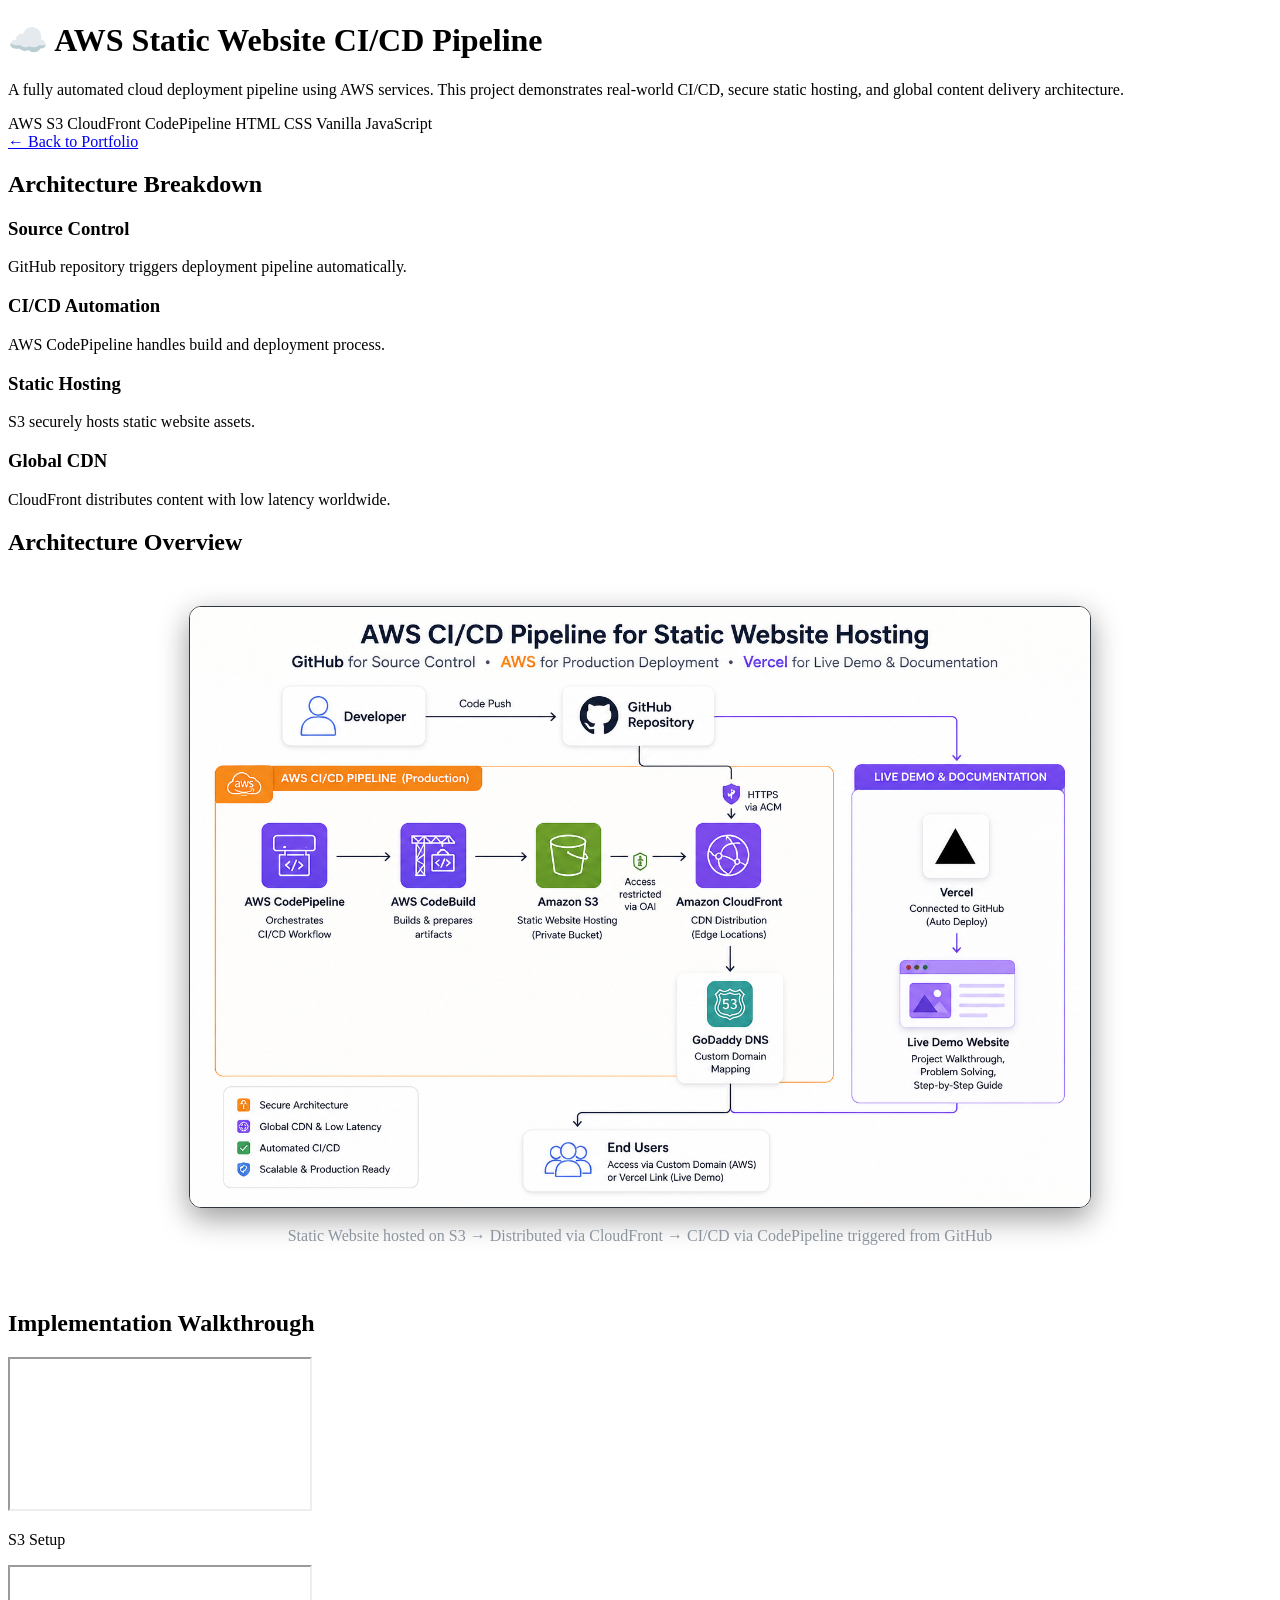
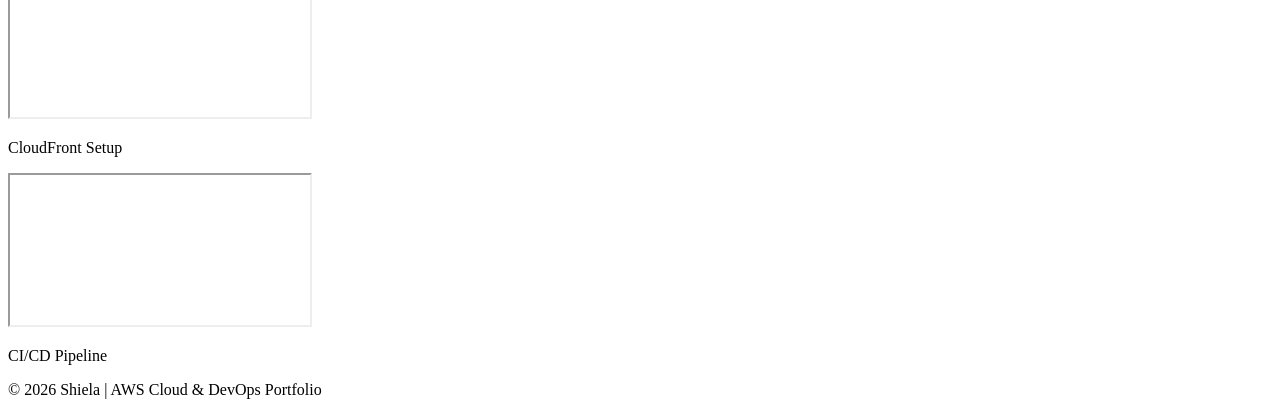
==== files/cicd.html @ eca04419 "add folders" ====
<!DOCTYPE html>
<html lang="en">
<head>
<meta charset="UTF-8">
<meta name="viewport" content="width=device-width, initial-scale=1.0">
<title>AWS CI/CD Case Study | Shiela</title>
<link rel="stylesheet" href="styles.css">
</head>

<body>

<header class="demo-header">

    <h1>☁️ AWS Static Website CI/CD Pipeline</h1>

    <p class="demo-subtitle">
        A fully automated cloud deployment pipeline using AWS services.
        This project demonstrates real-world CI/CD, secure static hosting,
        and global content delivery architecture.
    </p>

    <div class="tech-stack">
        <span>AWS S3</span>
        <span>CloudFront</span>
        <span>CodePipeline</span>
        <span>HTML</span>
        <span>CSS</span>
        <span>Vanilla JavaScript</span>
    </div>

</header>

<section class="section">
    <a href="index.html" class="btn-outline">← Back to Portfolio</a>
</section>

<section class="section">

    <h2>Architecture Breakdown</h2>

    <div class="cards">

        <div class="card">
            <h3>Source Control</h3>
            <p>GitHub repository triggers deployment pipeline automatically.</p>
        </div>

        <div class="card">
            <h3>CI/CD Automation</h3>
            <p>AWS CodePipeline handles build and deployment process.</p>
        </div>

        <div class="card">
            <h3>Static Hosting</h3>
            <p>S3 securely hosts static website assets.</p>
        </div>

        <div class="card">
            <h3>Global CDN</h3>
            <p>CloudFront distributes content with low latency worldwide.</p>
        </div>

    </div>

</section>

<!-- ARCHITECTURE DIAGRAM -->
<section class="section">

    <h2>Architecture Overview</h2>

    <div class="card" style="text-align:center; padding:30px;">

        <img src="images/aws-architecture.png" 
             alt="AWS Architecture Diagram"
             style="
                width:100%;
                max-width:900px;
                border-radius:12px;
                border:1px solid #30363d;
                box-shadow: 0 10px 30px rgba(0,0,0,0.4);
             ">

        <p style="margin-top:15px; color:#8b949e;">
            Static Website hosted on S3 → Distributed via CloudFront → 
            CI/CD via CodePipeline triggered from GitHub
        </p>

    </div>

</section>

<section class="section">

    <h2>Implementation Walkthrough</h2>

    <div class="video-grid">

        <div class="video-frame">
            <iframe src="https://www.youtube.com/embed/fFvZ2PQpAlM"></iframe>
            <p class="video-caption">S3 Setup</p>
        </div>

        <div class="video-frame">
            <iframe src="https://www.youtube.com/embed/D8NzGNnAabQ"></iframe>
            <p class="video-caption">CloudFront Setup</p>
        </div>

        <div class="video-frame">
            <iframe src="https://www.youtube.com/embed/52ISIA1Jj28"></iframe>
            <p class="video-caption">CI/CD Pipeline</p>
        </div>

    </div>

</section>

<footer>
    <p>© 2026 Shiela | AWS Cloud & DevOps Portfolio</p>
</footer>

</body>
</html>
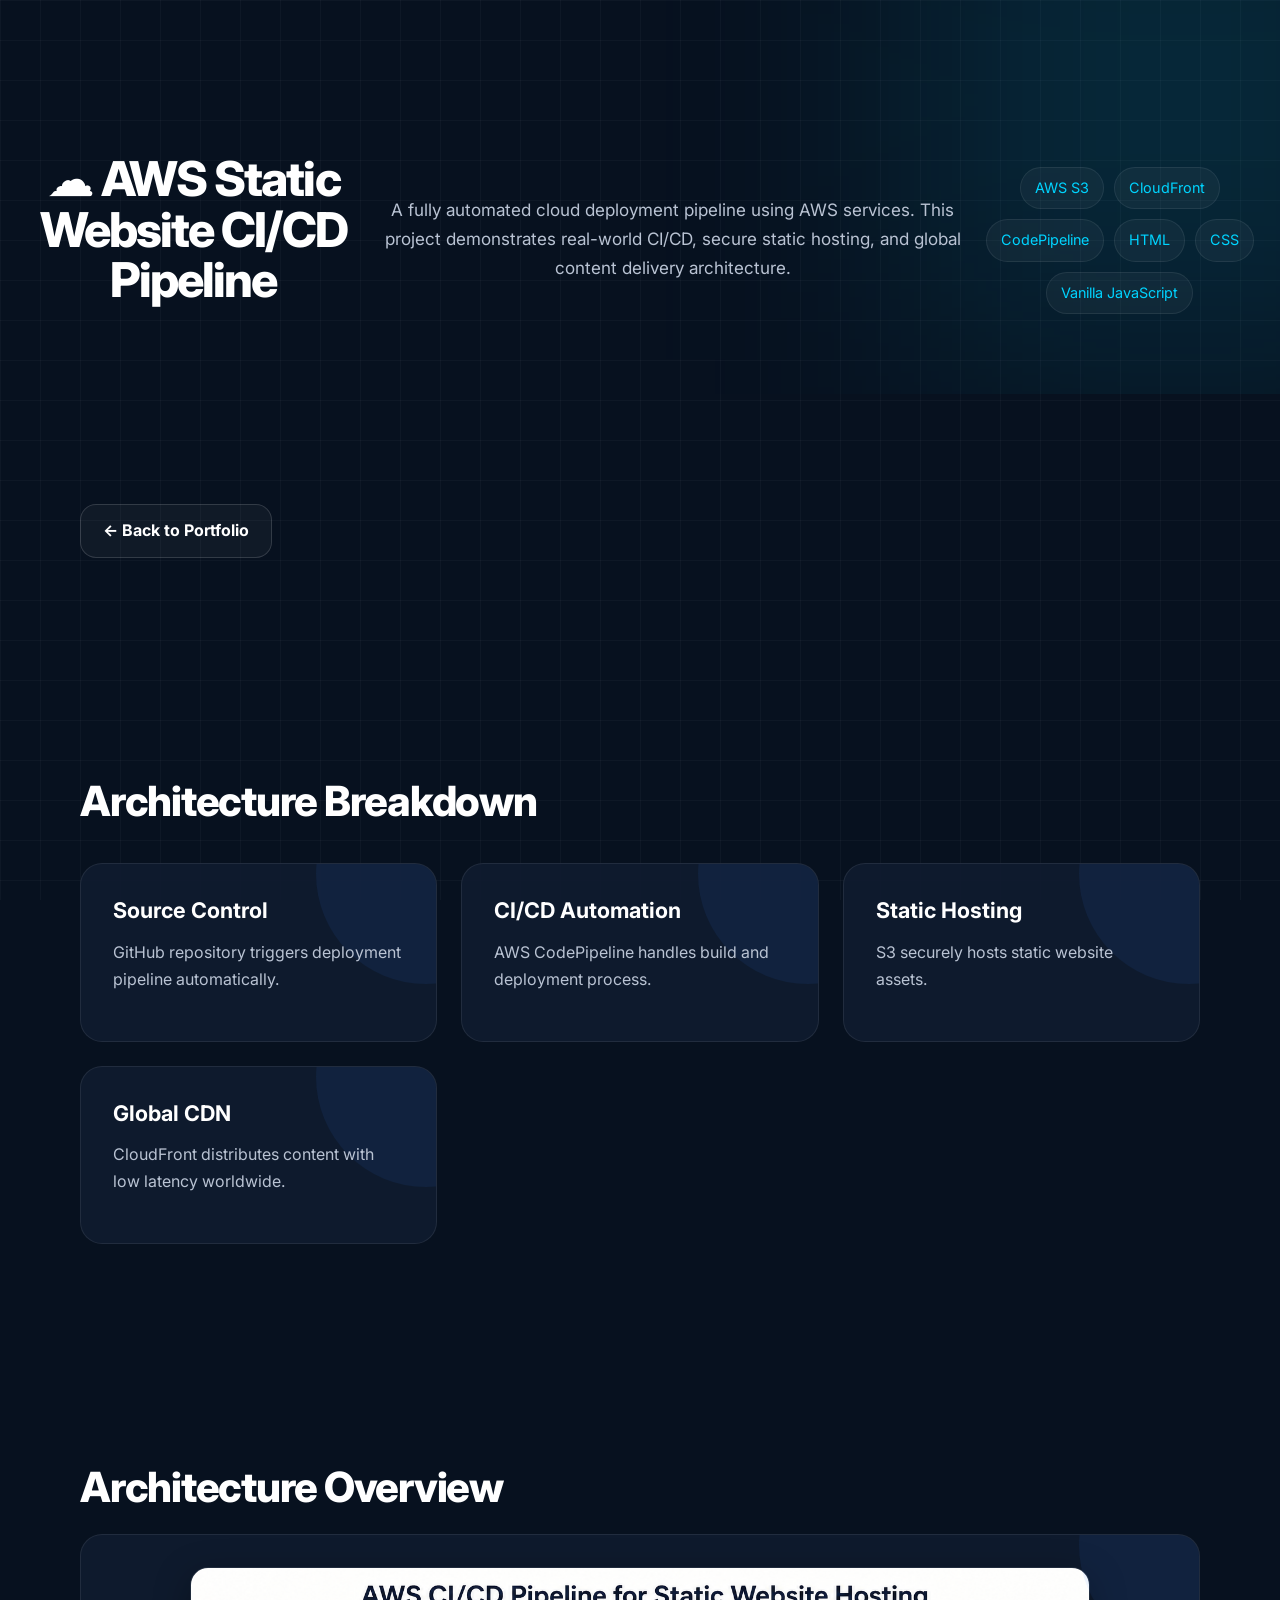
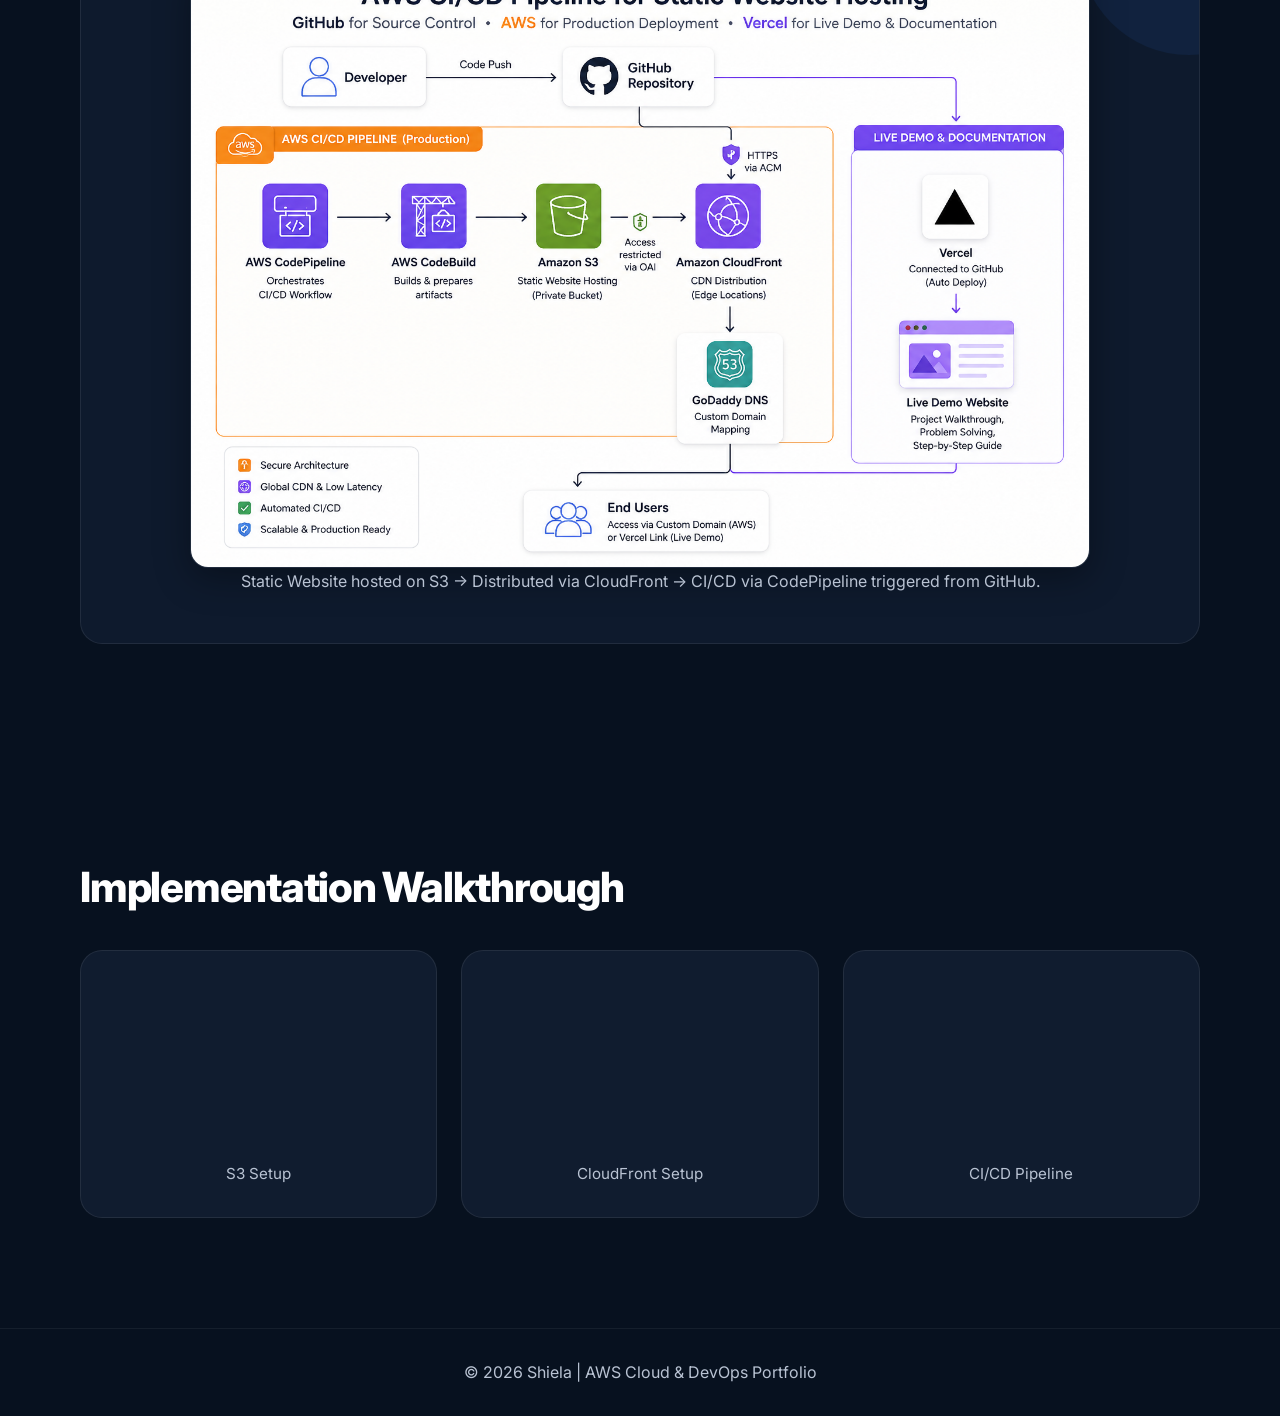
==== commit 206c0ed8: "update files" ====
--- a/files/cicd.html
+++ b/files/cicd.html
@@ -1,123 +1,102 @@
 <!DOCTYPE html>
 <html lang="en">
 <head>
-<meta charset="UTF-8">
-<meta name="viewport" content="width=device-width, initial-scale=1.0">
-<title>AWS CI/CD Case Study | Shiela</title>
-<link rel="stylesheet" href="styles.css">
+    <meta charset="UTF-8">
+    <meta name="viewport" content="width=device-width, initial-scale=1.0">
+    <title>AWS CI/CD Case Study | Shiela</title>
+    <link rel="preconnect" href="https://fonts.googleapis.com">
+    <link rel="preconnect" href="https://fonts.gstatic.com" crossorigin>
+    <link href="https://fonts.googleapis.com/css2?family=Inter:wght@300;400;500;600;700;800&display=swap" rel="stylesheet">
+    <link rel="stylesheet" href="styles.css">
 </head>
 
 <body>
+    <header class="demo-header">
+        <h1>☁️ AWS Static Website CI/CD Pipeline</h1>
 
-<header class="demo-header">
-
-    <h1>☁️ AWS Static Website CI/CD Pipeline</h1>
-
-    <p class="demo-subtitle">
-        A fully automated cloud deployment pipeline using AWS services.
-        This project demonstrates real-world CI/CD, secure static hosting,
-        and global content delivery architecture.
-    </p>
-
-    <div class="tech-stack">
-        <span>AWS S3</span>
-        <span>CloudFront</span>
-        <span>CodePipeline</span>
-        <span>HTML</span>
-        <span>CSS</span>
-        <span>Vanilla JavaScript</span>
-    </div>
-
-</header>
-
-<section class="section">
-    <a href="index.html" class="btn-outline">← Back to Portfolio</a>
-</section>
-
-<section class="section">
-
-    <h2>Architecture Breakdown</h2>
-
-    <div class="cards">
-
-        <div class="card">
-            <h3>Source Control</h3>
-            <p>GitHub repository triggers deployment pipeline automatically.</p>
-        </div>
-
-        <div class="card">
-            <h3>CI/CD Automation</h3>
-            <p>AWS CodePipeline handles build and deployment process.</p>
-        </div>
-
-        <div class="card">
-            <h3>Static Hosting</h3>
-            <p>S3 securely hosts static website assets.</p>
-        </div>
-
-        <div class="card">
-            <h3>Global CDN</h3>
-            <p>CloudFront distributes content with low latency worldwide.</p>
-        </div>
-
-    </div>
-
-</section>
-
-<!-- ARCHITECTURE DIAGRAM -->
-<section class="section">
-
-    <h2>Architecture Overview</h2>
-
-    <div class="card" style="text-align:center; padding:30px;">
-
-        <img src="images/aws-architecture.png" 
-             alt="AWS Architecture Diagram"
-             style="
-                width:100%;
-                max-width:900px;
-                border-radius:12px;
-                border:1px solid #30363d;
-                box-shadow: 0 10px 30px rgba(0,0,0,0.4);
-             ">
-
-        <p style="margin-top:15px; color:#8b949e;">
-            Static Website hosted on S3 → Distributed via CloudFront → 
-            CI/CD via CodePipeline triggered from GitHub
+        <p class="demo-subtitle">
+            A fully automated cloud deployment pipeline using AWS services. 
+            This project demonstrates real-world CI/CD, secure static hosting, 
+            and global content delivery architecture.
         </p>
 
-    </div>
+        <div class="tech-stack">
+            <span>AWS S3</span>
+            <span>CloudFront</span>
+            <span>CodePipeline</span>
+            <span>HTML</span>
+            <span>CSS</span>
+            <span>Vanilla JavaScript</span>
+        </div>
+    </header>
 
-</section>
+    <section class="section hidden">
+        <a href="index.html" class="btn-outline">← Back to Portfolio</a>
+    </section>
 
-<section class="section">
+    <section class="section hidden">
+        <h2>Architecture Breakdown</h2>
 
-    <h2>Implementation Walkthrough</h2>
+        <div class="cards">
+            <div class="card">
+                <h3>Source Control</h3>
+                <p>GitHub repository triggers deployment pipeline automatically.</p>
+            </div>
 
-    <div class="video-grid">
+            <div class="card">
+                <h3>CI/CD Automation</h3>
+                <p>AWS CodePipeline handles build and deployment process.</p>
+            </div>
 
-        <div class="video-frame">
-            <iframe src="https://www.youtube.com/embed/fFvZ2PQpAlM"></iframe>
-            <p class="video-caption">S3 Setup</p>
+            <div class="card">
+                <h3>Static Hosting</h3>
+                <p>S3 securely hosts static website assets.</p>
+            </div>
+
+            <div class="card">
+                <h3>Global CDN</h3>
+                <p>CloudFront distributes content with low latency worldwide.</p>
+            </div>
         </div>
+    </section>
 
-        <div class="video-frame">
-            <iframe src="https://www.youtube.com/embed/D8NzGNnAabQ"></iframe>
-            <p class="video-caption">CloudFront Setup</p>
+    <section class="section hidden">
+        <h2>Architecture Overview</h2>
+
+        <div class="card architecture-card">
+            <img class="architecture-img" src="images/aws-architecture.png" alt="AWS architecture diagram">
+
+            <p>
+                Static Website hosted on S3 → Distributed via CloudFront → CI/CD via CodePipeline triggered from GitHub.
+            </p>
         </div>
+    </section>
 
-        <div class="video-frame">
-            <iframe src="https://www.youtube.com/embed/52ISIA1Jj28"></iframe>
-            <p class="video-caption">CI/CD Pipeline</p>
+    <section class="section hidden">
+        <h2>Implementation Walkthrough</h2>
+
+        <div class="video-grid">
+            <div class="video-frame">
+                <iframe src="https://www.youtube.com/embed/fFvZ2PQpAlM" title="S3 Setup" allowfullscreen></iframe>
+                <p class="video-caption">S3 Setup</p>
+            </div>
+
+            <div class="video-frame">
+                <iframe src="https://www.youtube.com/embed/D8NzGNnAabQ" title="CloudFront Setup" allowfullscreen></iframe>
+                <p class="video-caption">CloudFront Setup</p>
+            </div>
+
+            <div class="video-frame">
+                <iframe src="https://www.youtube.com/embed/52ISIA1Jj28" title="CI/CD Pipeline" allowfullscreen></iframe>
+                <p class="video-caption">CI/CD Pipeline</p>
+            </div>
         </div>
+    </section>
 
-    </div>
+    <footer>
+        <p>© 2026 Shiela | AWS Cloud & DevOps Portfolio</p>
+    </footer>
 
-</section>
-
-<footer>
-    <p>© 2026 Shiela | AWS Cloud & DevOps Portfolio</p>
-</footer>
-
+    <script src="script.js"></script>
 </body>
-</html>+</html>
--- a/files/styles.css
+++ b/files/styles.css
@@ -0,0 +1,682 @@
+/* =========================================
+   RESPONSIVE DEVOPS / CLOUD / AI PORTFOLIO
+========================================= */
+
+:root {
+    --bg-primary: #07111f;
+    --bg-secondary: #101c2f;
+    --bg-card: rgba(16, 28, 47, 0.92);
+    --text-primary: #ffffff;
+    --text-secondary: #b9c3d3;
+    --accent-primary: #3b82f6;
+    --accent-secondary: #00d4ff;
+    --border: rgba(255,255,255,0.08);
+    --radius: 22px;
+    --gradient: linear-gradient(135deg, #3b82f6, #00d4ff);
+    --container: min(1120px, calc(100% - 40px));
+}
+
+* {
+    margin: 0;
+    padding: 0;
+    box-sizing: border-box;
+}
+
+html {
+    scroll-behavior: smooth;
+    /* slightly smaller scroll offset to match reduced header height */
+    scroll-padding-top: 80px;
+}
+
+body {
+    font-family: Inter, system-ui, -apple-system, BlinkMacSystemFont, "Segoe UI", sans-serif;
+    background: var(--bg-primary);
+    color: var(--text-primary);
+    line-height: 1.7;
+    overflow-x: hidden;
+    min-width: 320px;
+}
+
+body::before {
+    content: "";
+    position: fixed;
+    inset: 0;
+    background-image:
+        linear-gradient(rgba(255,255,255,0.03) 1px, transparent 1px),
+        linear-gradient(90deg, rgba(255,255,255,0.03) 1px, transparent 1px);
+    background-size: 40px 40px;
+    pointer-events: none;
+    z-index: -1;
+}
+
+img, iframe, video {
+    max-width: 100%;
+}
+
+img {
+    height: auto;
+    display: block;
+}
+
+/* =========================================
+   NAVIGATION
+========================================= */
+
+.navbar {
+    position: fixed;
+    top: 0;
+    left: 0;
+    width: 100%;
+    z-index: 999;
+    background: rgba(7,17,31,0.94);
+    backdrop-filter: blur(14px);
+    border-bottom: 1px solid var(--border);
+}
+
+.nav-container {
+    width: var(--container);
+    margin: 0 auto;
+    min-height: 72px;
+    display: flex;
+    align-items: center;
+    justify-content: space-between;
+    gap: 20px;
+}
+
+.logo {
+    font-size: clamp(0.9rem, 2vw, 1.15rem);
+    font-weight: 800;
+    white-space: nowrap;
+    background: var(--gradient);
+    -webkit-background-clip: text;
+    -webkit-text-fill-color: transparent;
+}
+
+.nav-links {
+    list-style: none;
+    display: flex;
+    align-items: center;
+    gap: clamp(12px, 2vw, 24px);
+}
+
+.nav-links a {
+    color: var(--text-secondary);
+    text-decoration: none;
+    font-size: 0.92rem;
+    transition: 0.25s ease;
+    position: relative;
+}
+
+.nav-links a:hover,
+.nav-links a.active {
+    color: #ffffff;
+}
+
+.nav-links a::after {
+    content: "";
+    position: absolute;
+    left: 0;
+    bottom: -6px;
+    width: 0;
+    height: 2px;
+    background: var(--accent-secondary);
+    transition: 0.25s ease;
+}
+
+.nav-links a:hover::after,
+.nav-links a.active::after {
+    width: 100%;
+}
+
+#menu-btn {
+    display: none;
+    border: 1px solid var(--border);
+    background: rgba(255,255,255,0.04);
+    color: #fff;
+    border-radius: 12px;
+    padding: 8px 12px;
+    font-size: 1.2rem;
+    cursor: pointer;
+}
+
+/* =========================================
+   HERO / HEADERS
+========================================= */
+
+header {
+    position: relative;
+    min-height: 100svh;
+    display: flex;
+    align-items: center;
+    justify-content: center;
+    /* reduced top and bottom padding to tighten vertical spacing */
+    padding: 110px 20px 60px;
+    overflow: hidden;
+}
+
+header::before,
+.demo-header::before {
+    content: "";
+    position: absolute;
+    width: 520px;
+    height: 520px;
+    background: rgba(0,212,255,0.12);
+    filter: blur(130px);
+    top: -160px;
+    right: -160px;
+    pointer-events: none;
+}
+
+.hero-container {
+    width: var(--container);
+    display: grid;
+    grid-template-columns: minmax(160px, 240px) minmax(0, 680px);
+    align-items: center;
+    justify-content: center;
+    gap: clamp(32px, 6vw, 80px);
+    position: relative;
+    z-index: 2;
+}
+
+.hero-image {
+    display: flex;
+    justify-content: center;
+    align-items: center;
+}
+
+.hero-image img {
+    display: block;
+
+    width: clamp(150px, 22vw, 220px);
+    aspect-ratio: 1 / 1;
+
+    object-fit: cover;
+    object-position: center 5%;
+
+    border-radius: 50%;
+
+    border: 4px solid rgba(0,212,255,0.35);
+
+    box-shadow:
+        0 0 45px rgba(0,212,255,0.16),
+        0 0 120px rgba(59,130,246,0.18);
+}
+
+.hero-text h1,
+.demo-header h1 {
+    font-size: clamp(2rem, 4vw, 3rem);
+    line-height: 1.05;
+    font-weight: 800;
+    letter-spacing: -0.04em;
+    overflow-wrap: anywhere;
+}
+
+.hero-text h3 {
+    color: var(--accent-secondary);
+    font-size: clamp(1.05rem, 2.4vw, 1.35rem);
+    margin-top: 14px;
+}
+
+.role {
+    color: var(--accent-primary);
+    font-weight: 600;
+    margin-top: 8px;
+}
+
+.hero-sub,
+.demo-subtitle {
+    color: var(--text-secondary);
+    margin-top: 18px;
+    font-size: clamp(0.98rem, 2vw, 1.07rem);
+}
+
+.demo-header {
+    min-height: auto;
+    text-align: center;
+    padding: 145px 20px 80px;
+}
+
+.demo-header > * {
+    position: relative;
+    z-index: 2;
+}
+
+.demo-subtitle {
+    max-width: 820px;
+    margin-left: auto;
+    margin-right: auto;
+}
+
+/* =========================================
+   BUTTONS
+========================================= */
+
+.cta, .button-row {
+    display: flex;
+    align-items: center;
+    gap: 14px;
+    flex-wrap: wrap;
+    margin-top: 34px;
+}
+
+.btn,
+.btn-outline {
+    display: inline-flex;
+    align-items: center;
+    justify-content: center;
+    min-height: 48px;
+    padding: 12px 22px;
+    border-radius: 16px;
+    text-decoration: none;
+    font-weight: 700;
+    transition: 0.3s ease;
+    position: relative;
+    z-index: 3;
+    text-align: center;
+}
+
+.btn {
+    background: var(--gradient);
+    color: #fff;
+    border: 1px solid transparent;
+    box-shadow: 0 10px 30px rgba(0,212,255,0.18);
+}
+
+.btn:hover,
+.btn-outline:hover {
+    transform: translateY(-4px);
+}
+
+.btn-outline {
+    border: 1px solid rgba(255,255,255,0.14);
+    color: #fff;
+    background: rgba(255,255,255,0.04);
+}
+
+.btn-outline:hover {
+    background: rgba(255,255,255,0.08);
+}
+
+/* =========================================
+   SECTIONS
+========================================= */
+
+.section {
+    width: var(--container);
+    margin: 0 auto;
+    padding: clamp(70px, 10vw, 110px) 0;
+}
+
+.section h2 {
+    font-size: clamp(1.8rem, 5vw, 2.6rem);
+    line-height: 1.15;
+    font-weight: 800;
+    letter-spacing: -0.03em;
+    margin-bottom: 22px;
+}
+
+.section p {
+    color: var(--text-secondary);
+    margin-bottom: 16px;
+}
+
+.section ul {
+    color: var(--text-secondary);
+    margin: 16px 0 0 1.2rem;
+}
+
+/* Reduce the vertical gap between the header and the About section specifically */
+#about {
+    /* responsive smaller top padding to tighten the header->about gap */
+    padding-top: clamp(32px, 6vw, 60px);
+}
+
+/* =========================================
+   CARDS / GRIDS
+========================================= */
+
+.cards {
+    display: grid;
+    grid-template-columns: repeat(auto-fit, minmax(min(100%, 280px), 1fr));
+    gap: 24px;
+    margin-top: 38px;
+}
+
+.card {
+    background: var(--bg-card);
+    border: 1px solid var(--border);
+    border-radius: var(--radius);
+    padding: clamp(22px, 4vw, 32px);
+    position: relative;
+    overflow: hidden;
+    transition: 0.35s ease;
+    min-width: 0;
+}
+
+.card::before {
+    content: "";
+    position: absolute;
+    width: 220px;
+    height: 220px;
+    border-radius: 50%;
+    background: rgba(59,130,246,0.08);
+    top: -100px;
+    right: -100px;
+    transition: 0.4s ease;
+    pointer-events: none;
+}
+
+.card:hover {
+    transform: translateY(-8px);
+    border-color: rgba(0,212,255,0.3);
+    box-shadow: 0 18px 45px rgba(0,0,0,0.45);
+}
+
+.card:hover::before {
+    transform: scale(1.2);
+}
+
+.card h3 {
+    font-size: clamp(1.1rem, 2.5vw, 1.35rem);
+    line-height: 1.3;
+    margin-bottom: 14px;
+    position: relative;
+    z-index: 2;
+    overflow-wrap: anywhere;
+}
+
+.card p,
+.card li,
+.card a {
+    position: relative;
+    z-index: 2;
+}
+
+.card ul {
+    padding-left: 18px;
+    margin: 14px 0 20px;
+}
+
+.featured {
+    border-color: rgba(0,212,255,0.28);
+    box-shadow: 0 0 30px rgba(0,212,255,0.12);
+}
+
+/* =========================================
+   TECH STACK / IMAGES / VIDEOS
+========================================= */
+
+.tech-stack {
+    margin-top: 22px;
+    display: flex;
+    justify-content: center;
+    gap: 10px;
+    flex-wrap: wrap;
+}
+
+.tech-stack span {
+    display: inline-flex;
+    padding: 8px 14px;
+    border-radius: 999px;
+    border: 1px solid rgba(255,255,255,0.08);
+    background: rgba(255,255,255,0.04);
+    color: var(--accent-secondary);
+    font-size: 0.9rem;
+}
+
+.architecture-card {
+    text-align: center;
+}
+
+.architecture-img {
+    width: min(100%, 900px);
+    margin: 0 auto;
+    border-radius: 18px;
+    border: 1px solid var(--border);
+    box-shadow: 0 10px 35px rgba(0,0,0,0.35);
+}
+
+.video-grid {
+    display: grid;
+    grid-template-columns: repeat(auto-fit, minmax(min(100%, 320px), 1fr));
+    gap: 24px;
+    margin-top: 38px;
+}
+
+.video-frame,
+.video-wrapper.single {
+    background: var(--bg-secondary);
+    border: 1px solid var(--border);
+    border-radius: var(--radius);
+    padding: 14px;
+    transition: 0.3s ease;
+    min-width: 0;
+}
+
+.video-wrapper.single {
+    max-width: 900px;
+    margin: 0 auto;
+}
+
+.video-frame:hover,
+.video-wrapper.single:hover {
+    transform: translateY(-6px);
+    border-color: rgba(0,212,255,0.25);
+}
+
+.video-frame iframe,
+.video-wrapper.single iframe {
+    width: 100%;
+    aspect-ratio: 16 / 9;
+    height: auto;
+    border: 0;
+    border-radius: 14px;
+    display: block;
+}
+
+.video-caption {
+    text-align: center;
+    margin-top: 12px;
+    color: var(--text-secondary);
+    font-size: 0.95rem;
+}
+
+/* =========================================
+   CTA / CONTACT / FOOTER
+========================================= */
+
+.cta-section {
+    padding: clamp(42px, 8vw, 76px) clamp(20px, 5vw, 36px);
+    text-align: center;
+    border-radius: 30px;
+    background: linear-gradient(135deg, rgba(59,130,246,0.14), rgba(0,212,255,0.08));
+    border: 1px solid rgba(0,212,255,0.12);
+    position: relative;
+    overflow: hidden;
+}
+
+.cta-section::before {
+    content: "";
+    position: absolute;
+    inset: 0;
+    background: radial-gradient(circle at top right, rgba(0,212,255,0.18), transparent 42%);
+    pointer-events: none;
+}
+
+.cta-section > * {
+    position: relative;
+    z-index: 2;
+}
+
+.cta-section h2 {
+    font-size: clamp(1.8rem, 5vw, 3rem);
+}
+
+.contact-actions {
+    display: flex;
+    align-items: center;
+    gap: 14px;
+    flex-wrap: wrap;
+    margin-top: 24px;
+}
+
+footer {
+    text-align: center;
+    padding: 30px 20px;
+    border-top: 1px solid rgba(255,255,255,0.06);
+    color: var(--text-secondary);
+}
+
+/* =========================================
+   ANIMATION
+========================================= */
+
+.hidden {
+    opacity: 0;
+    transform: translateY(34px);
+    transition: opacity 0.8s ease, transform 0.8s ease;
+}
+
+.show {
+    opacity: 1;
+    transform: translateY(0);
+}
+
+/* =========================================
+   RESPONSIVE BREAKPOINTS
+========================================= */
+
+@media (max-width: 1024px) {
+    .nav-links {
+        gap: 14px;
+    }
+
+    .nav-links a {
+        font-size: 0.85rem;
+    }
+}
+
+@media (max-width: 900px) {
+    :root {
+        --container: min(100% - 32px, 760px);
+    }
+
+    #menu-btn {
+        display: inline-flex;
+        align-items: center;
+        justify-content: center;
+    }
+
+    .nav-links {
+        position: absolute;
+        top: 82px;
+        right: 16px;
+        width: min(280px, calc(100vw - 32px));
+        display: none;
+        flex-direction: column;
+        align-items: flex-start;
+        gap: 0;
+        background: rgba(7,17,31,0.98);
+        border: 1px solid var(--border);
+        border-radius: 20px;
+        padding: 12px;
+        box-shadow: 0 18px 50px rgba(0,0,0,0.45);
+    }
+
+    .nav-links.active {
+        display: flex;
+    }
+
+    .nav-links li,
+    .nav-links a {
+        width: 100%;
+    }
+
+    .nav-links a {
+        display: block;
+        padding: 11px 12px;
+        font-size: 0.95rem;
+    }
+
+    .nav-links a::after {
+        display: none;
+    }
+
+    header {
+        min-height: auto;
+        padding-top: 120px;
+        text-align: center;
+    }
+
+    .hero-container {
+        grid-template-columns: 1fr;
+        justify-items: center;
+        gap: 32px;
+    }
+
+    .hero-text {
+        max-width: 680px;
+    }
+
+    .cta,
+    .button-row,
+    .contact-actions {
+        justify-content: center;
+    }
+
+    .demo-header {
+        padding-top: 120px;
+    }
+}
+
+@media (max-width: 560px) {
+    :root {
+        --container: min(100% - 24px, 520px);
+    }
+
+    .nav-container {
+        min-height: 66px;
+    }
+
+    .logo {
+        max-width: 230px;
+        white-space: normal;
+        line-height: 1.2;
+    }
+
+    header {
+        padding: 110px 12px 64px;
+    }
+
+    .demo-header {
+        padding: 105px 12px 58px;
+    }
+
+    .hero-image img {
+        width: 145px;
+    }
+
+    .cta,
+    .button-row,
+    .contact-actions {
+        flex-direction: column;
+        align-items: stretch;
+    }
+
+    .btn,
+    .btn-outline {
+        width: 100%;
+    }
+
+    .cards,
+    .video-grid {
+        gap: 18px;
+        margin-top: 28px;
+    }
+
+    .card,
+    .video-frame,
+    .video-wrapper.single {
+        border-radius: 18px;
+    }
+}
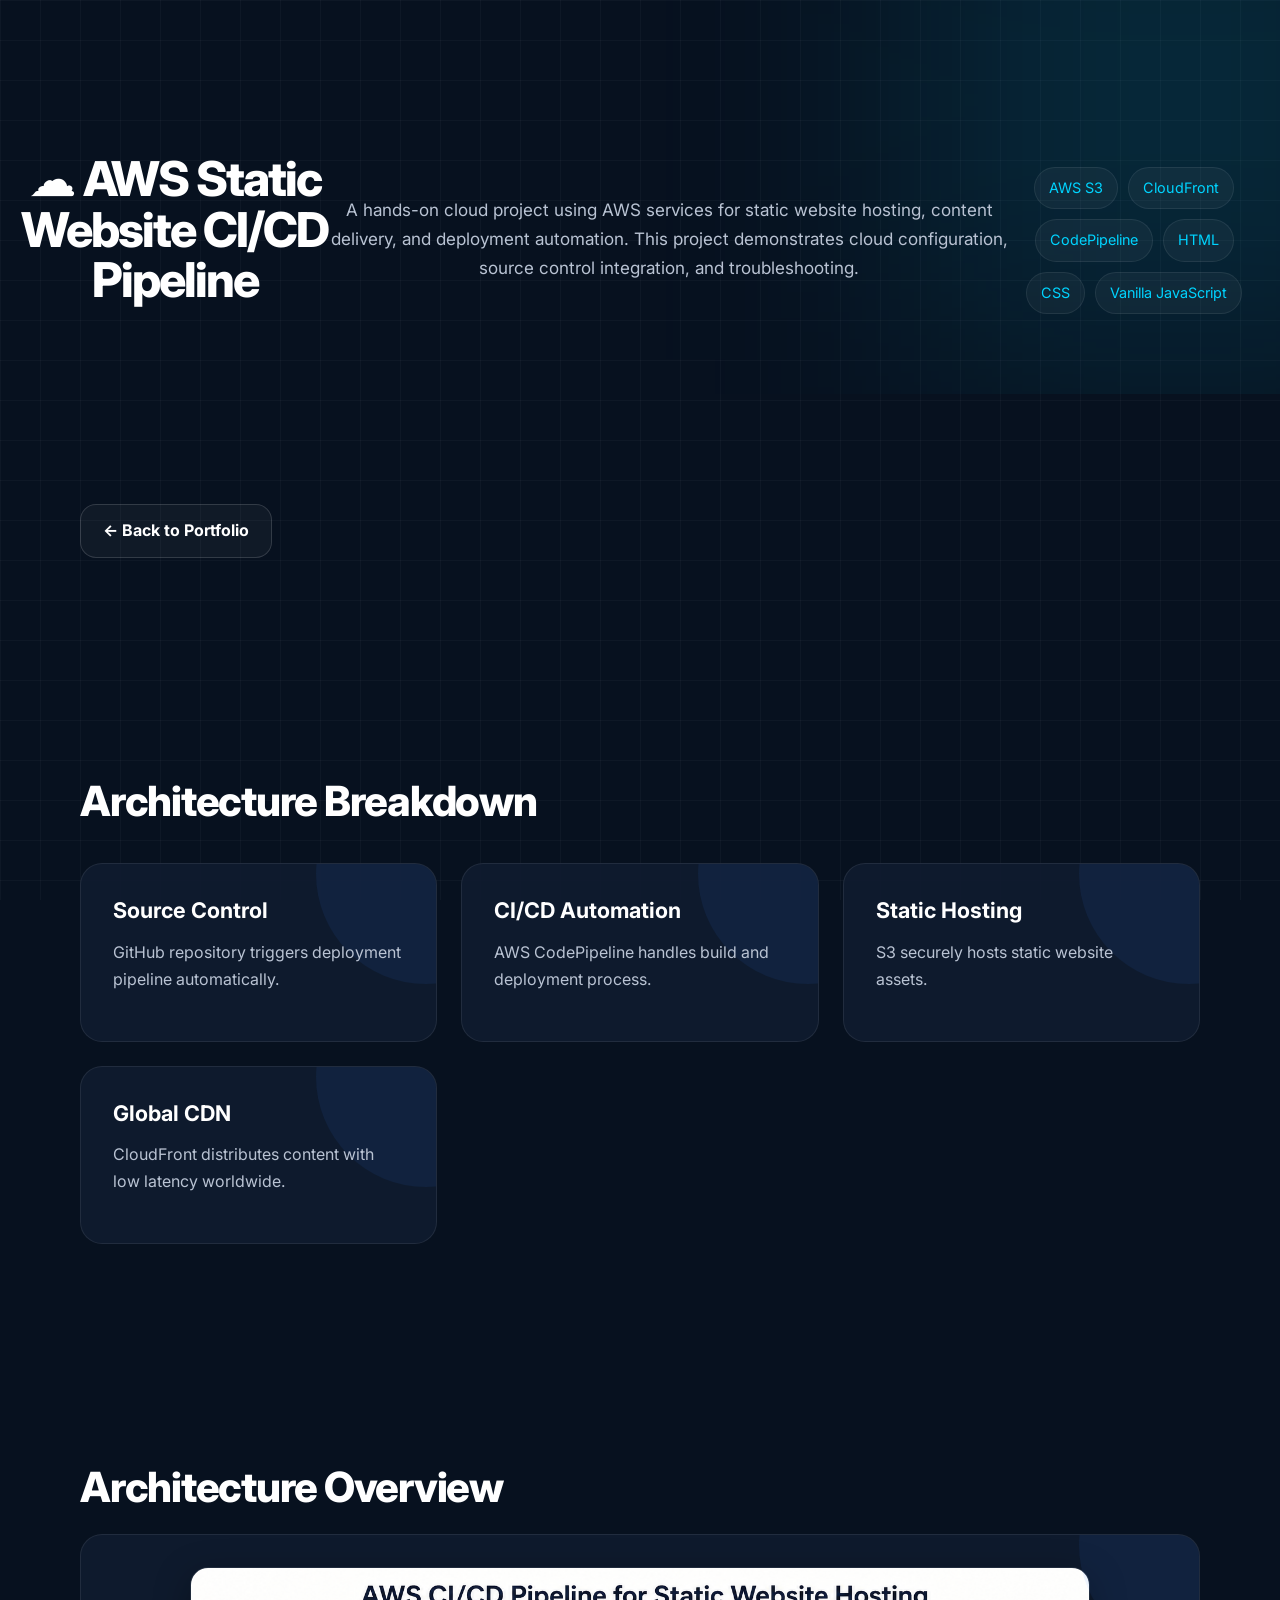
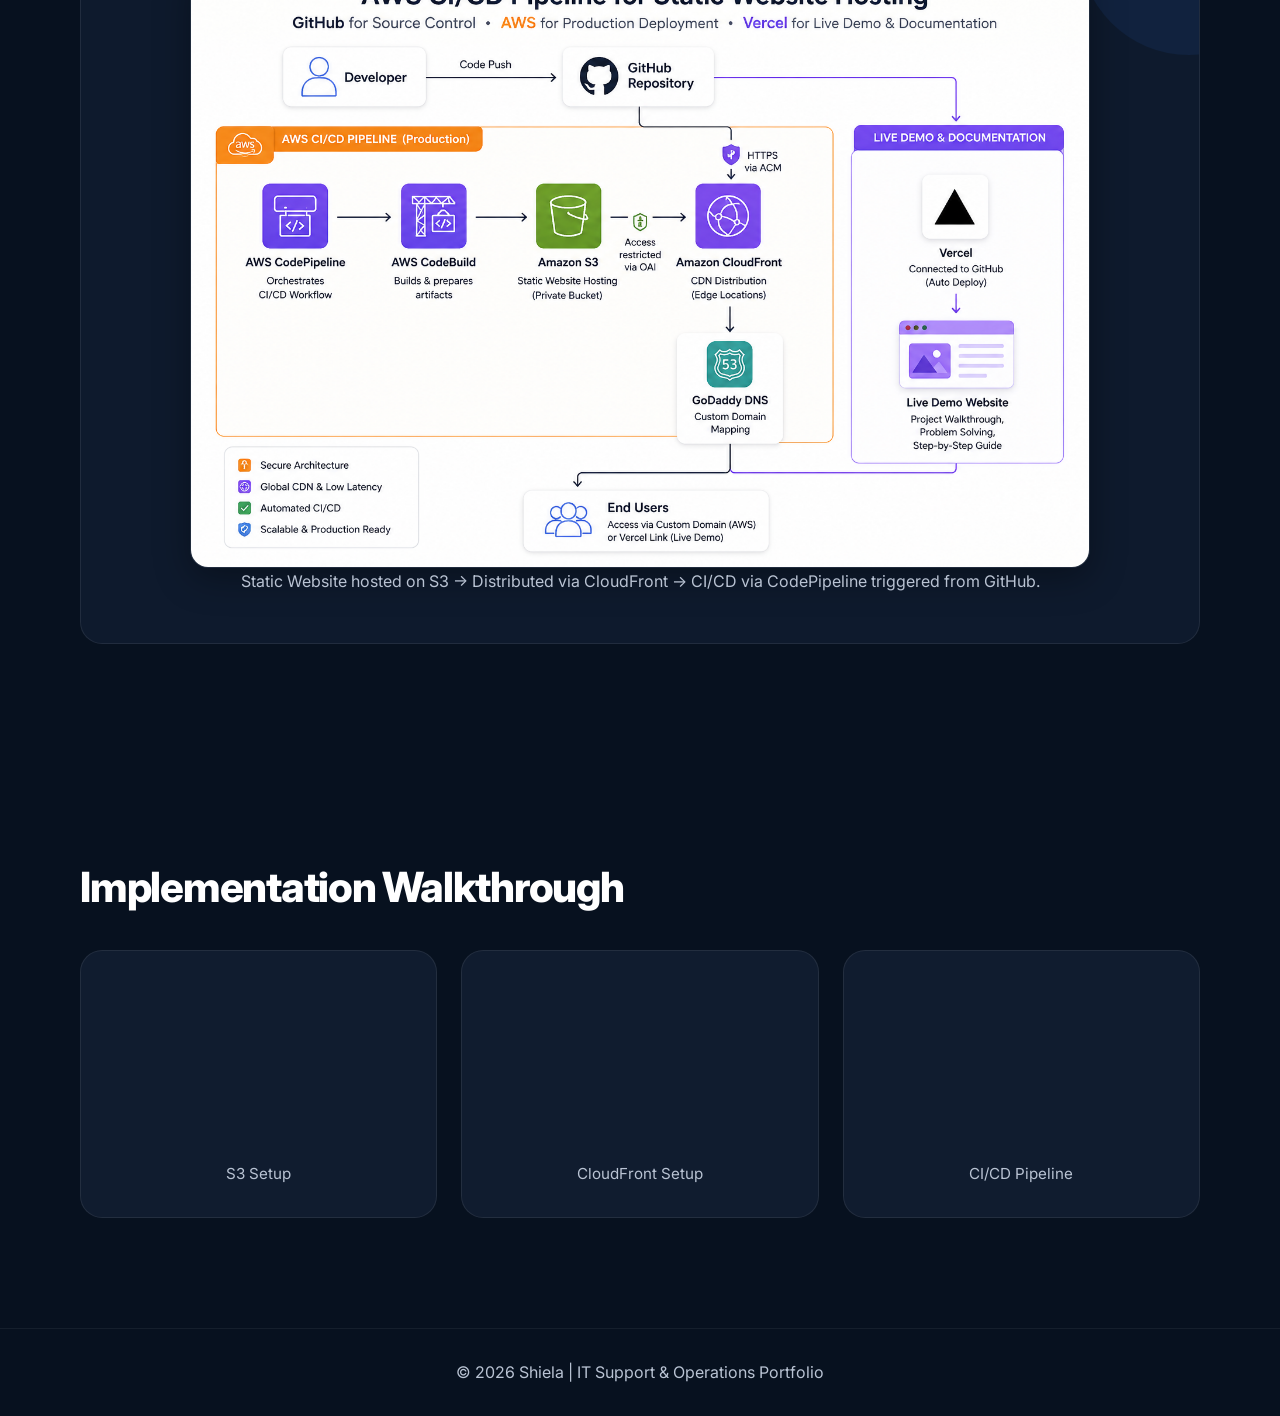
==== commit 7749bb4a: "updated files and readme" ====
--- a/files/cicd.html
+++ b/files/cicd.html
@@ -3,7 +3,7 @@
 <head>
     <meta charset="UTF-8">
     <meta name="viewport" content="width=device-width, initial-scale=1.0">
-    <title>AWS CI/CD Case Study | Shiela</title>
+    <title>AWS Static Website & CI/CD Project | Shiela</title>
     <link rel="preconnect" href="https://fonts.googleapis.com">
     <link rel="preconnect" href="https://fonts.gstatic.com" crossorigin>
     <link href="https://fonts.googleapis.com/css2?family=Inter:wght@300;400;500;600;700;800&display=swap" rel="stylesheet">
@@ -15,9 +15,7 @@
         <h1>☁️ AWS Static Website CI/CD Pipeline</h1>
 
         <p class="demo-subtitle">
-            A fully automated cloud deployment pipeline using AWS services. 
-            This project demonstrates real-world CI/CD, secure static hosting, 
-            and global content delivery architecture.
+            A hands-on cloud project using AWS services for static website hosting, content delivery, and deployment automation. This project demonstrates cloud configuration, source control integration, and troubleshooting.
         </p>
 
         <div class="tech-stack">
@@ -94,7 +92,7 @@
     </section>
 
     <footer>
-        <p>© 2026 Shiela | AWS Cloud & DevOps Portfolio</p>
+        <p>© 2026 Shiela | IT Support & Operations Portfolio</p>
     </footer>
 
     <script src="script.js"></script>
